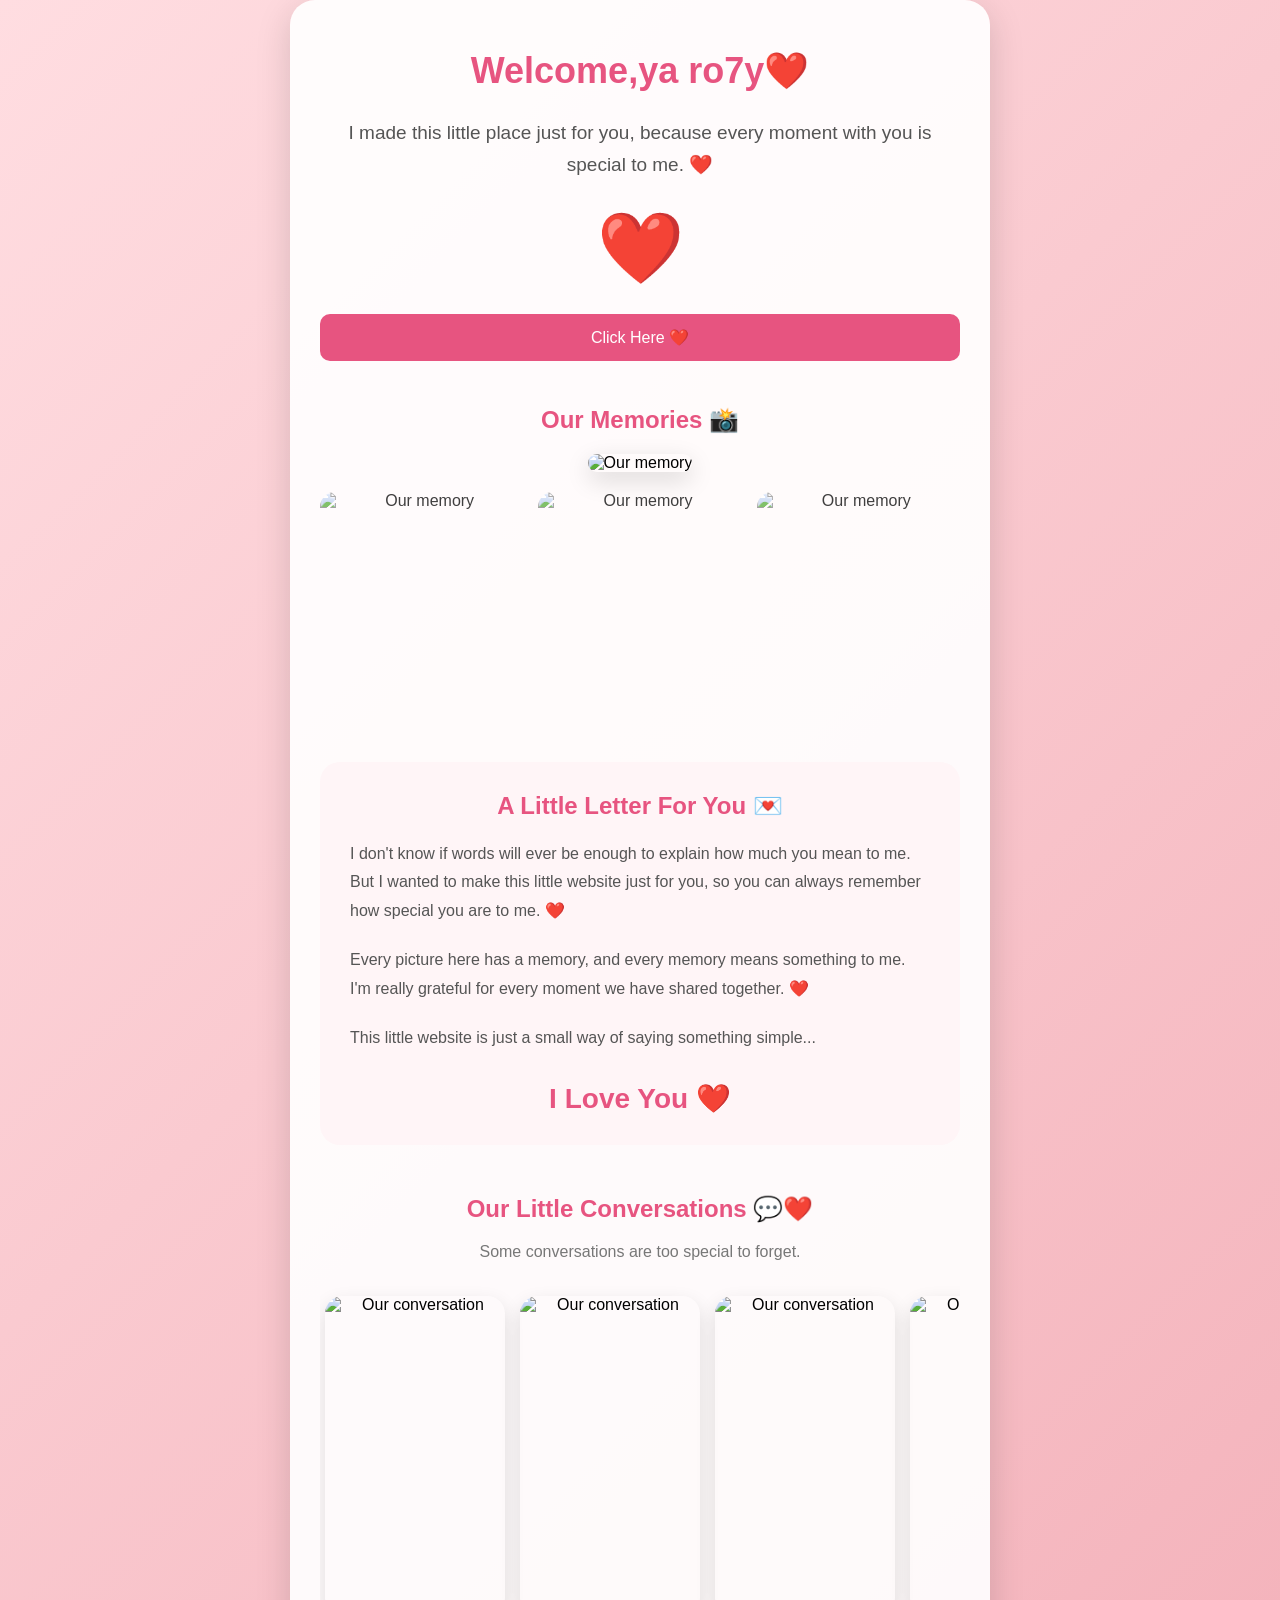
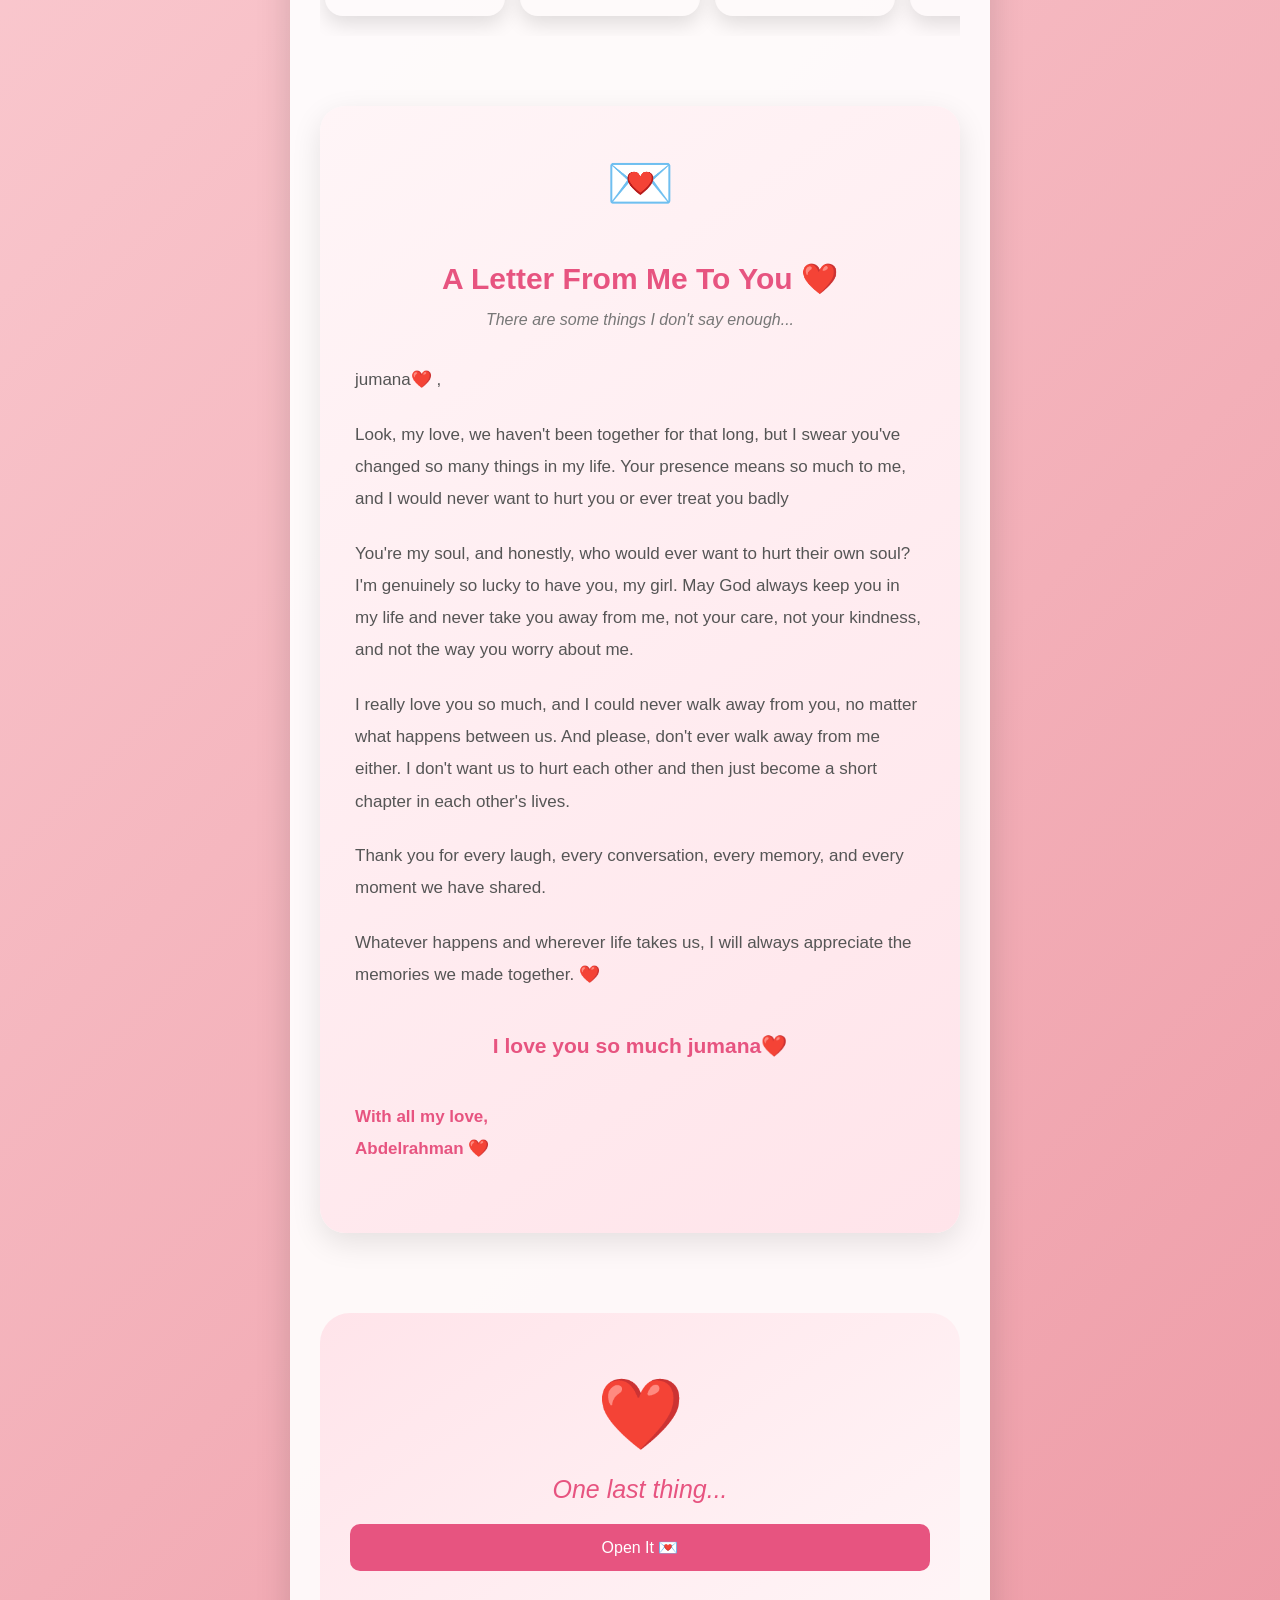
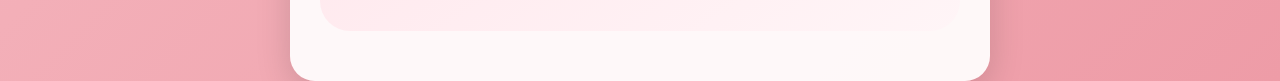
==== home.html @ e8f67031 "Add files via upload" ====
<!DOCTYPE html>
<html lang="en">

<head>
    <meta charset="UTF-8">
    <meta name="viewport" content="width=device-width, initial-scale=1.0">

    <title>For You ❤️</title>

    <link rel="stylesheet" href="style.css">
</head>

<body>

    <div class="home-container">

        <h1>Welcome,ya ro7y❤️</h1>

        <p class="love-text">
            I made this little place just for you,
            because every moment with you is special to me. ❤️
        </p>

        <div class="heart">
            ❤️
        </div>

        <button onclick="showMessage()">
            Click Here ❤️
        </button>

        <p id="love-message"></p>

<h2>Our Memories 📸</h2>

<div class="main-photo">
    <img id="mainImage" src="images/photo1.jpg" alt="Our memory">
</div>

<div class="gallery">

    <img src="images/photo1.jpg" alt="Our memory" onclick="changeImage(this)">

    <img src="images/photo2.jpg" alt="Our memory" onclick="changeImage(this)">

    <img src="images/photo3.jpg" alt="Our memory" onclick="changeImage(this)">

</div> 

<div class="letter">

    <h2>A Little Letter For You 💌</h2>

    <p>
        I don't know if words will ever be enough
        to explain how much you mean to me.
        But I wanted to make this little website
        just for you, so you can always remember
        how special you are to me. ❤️
    </p>

    <p>
        Every picture here has a memory,
        and every memory means something to me.
        I'm really grateful for every moment
        we have shared together. ❤️
    </p>

    <p>
        This little website is just a small way
        of saying something simple...
    </p>

    <h3>I Love You ❤️</h3>

</div>
<section class="chat-memories">

    <h2>Our Little Conversations 💬❤️</h2>

    <p class="section-text">
        Some conversations are too special to forget.
    </p>

    <div class="chat-gallery">

        <img src="images/chat1.jpg"
             alt="Our conversation"
             onclick="openChat(this)">

        <img src="images/chat2.jpg"
             alt="Our conversation"
             onclick="openChat(this)">

        <img src="images/chat3.jpg"
             alt="Our conversation"
             onclick="openChat(this)">

        <img src="images/chat4.jpg"
             alt="Our conversation"
             onclick="openChat(this)">

        <img src="images/chat5.jpg"
             alt="Our conversation"
             onclick="openChat(this)">

    </div>

</section>

<div id="chatModal" class="chat-modal">

    <span class="close-button" onclick="closeChat()">
        &times;
    </span>

    <button class="prev-button" onclick="previousChat()">
        &#10094;
    </button>

    <img id="chatModalImage" class="modal-image">

    <button class="next-button" onclick="nextChat()">
        &#10095;
    </button>

</div> 
<section class="love-letter">

    <div class="letter-icon">
        💌
    </div>

    <h2>A Letter From Me To You ❤️</h2>

    <p class="letter-intro">
        There are some things I don't say enough...
    </p>

    <div class="letter-content">

        <p>
           jumana❤️ ,
        </p>

        <p>
        Look, my love, we haven't been together for that long,
        but I swear you've changed so many things in my life.
        Your presence means so much to me, and I would never
        want to hurt you or ever treat you badly
        </p>

        <p>
        You're my soul, and honestly, who would ever want to
        hurt their own soul? I'm genuinely so lucky to have you,
        my girl. May God always keep you in my life and never
        take you away from me, not your care, not your kindness,
        and not the way you worry about me.
        </p>

        <p>
        I really love you so much, and I could never walk away
        from you, no matter what happens between us.
        And please, don't ever walk away from me either.
        I don't want us to hurt each other and then just become
        a short chapter in each other's lives.    
        </p>

        <p>
            Thank you for every laugh, every conversation,
            every memory, and every moment we have shared.
        </p>

        <p>
            Whatever happens and wherever life takes us,
            I will always appreciate the memories we made
            together. ❤️
        </p>

        <p class="final-message">
            I love you so much jumana❤️ 
        </p>

        <p class="signature">
            With all my love,<br>
            Abdelrahman ❤️
        </p>

    </div>

</section>        
<section class="final-surprise">

    <div class="final-heart">
        ❤️
    </div>

    <p class="last-thing">
        One last thing...
    </p>

    <button onclick="showFinalSurprise()">
        Open It 💌
    </button>

    <div id="final-content">

        <img src="images/final.jpg" alt="Our favorite memory">

        <h2>Jamana ❤️</h2>

        <p>
            This isn't just a website.
            It's a little place where I kept some
            of my favorite memories with you.
        </p>

        <p>
            Thank you for being part of my life. ❤️
        </p>

        <h3>
            I Love You ❤️
        </h3>

        <button onclick="location.href='index.html'">
            Replay Our Memories 🔄
        </button>

    </div>

</section>

    </div>

    <script src="script.js"></script>

</body>

</html>
---- style.css ----
* {
    margin: 0;
    padding: 0;
    box-sizing: border-box;
}

body {
    font-family: Arial, sans-serif;
    min-height: 100vh;
    display: flex;
    justify-content: center;
    align-items: center;
    background: linear-gradient(135deg, #ffdde1, #ee9ca7);
}

.login-container {
    width: 90%;
    max-width: 400px;
    padding: 40px 30px;
    text-align: center;
    background-color: rgba(255, 255, 255, 0.9);
    border-radius: 20px;
    box-shadow: 0 10px 30px rgba(0, 0, 0, 0.15);
}

.login-container h1 {
    color: #e75480;
    margin-bottom: 15px;
}

.login-container p {
    color: #555;
    margin-bottom: 25px;
}

#password {
    width: 100%;
    padding: 14px;
    border: 2px solid #f3b6c2;
    border-radius: 10px;
    outline: none;
    font-size: 16px;
    margin-bottom: 15px;
}

#password:focus {
    border-color: #e75480;
}

button {
    width: 100%;
    padding: 14px;
    border: none;
    border-radius: 10px;
    background-color: #e75480;
    color: white;
    font-size: 16px;
    cursor: pointer;
    transition: 0.3s;
}

button:hover {
    background-color: #d63d6c;
    transform: scale(1.03);
}

#message {
    margin-top: 15px;
    color: #e75480;
    font-weight: bold;
} 
.home-container {
    width: 90%;
    max-width: 700px;
    padding: 50px 30px;
    text-align: center;
    background-color: rgba(255, 255, 255, 0.92);
    border-radius: 25px;
    box-shadow: 0 10px 35px rgba(0, 0, 0, 0.15);
}

.home-container h1 {
    color: #e75480;
    font-size: 36px;
    margin-bottom: 25px;
}

.love-text {
    color: #555;
    font-size: 19px;
    line-height: 1.7;
}

.heart {
    font-size: 70px;
    margin: 25px 0;
    animation: heartbeat 1.2s infinite;
}

@keyframes heartbeat {
    0% {
        transform: scale(1);
    }

    50% {
        transform: scale(1.15);
    }

    100% {
        transform: scale(1);
    }
}

#love-message {
    margin-top: 25px;
    color: #e75480;
    font-size: 20px;
    font-weight: bold;
    line-height: 1.6;
} 
.home-container h2 {
    margin-top: 45px;
    margin-bottom: 20px;
    color: #e75480;
}

.gallery {
    display: grid;
    grid-template-columns: repeat(3, 1fr);
    gap: 15px;
}

.gallery img {
    width: 100%;
    height: 220px;
    object-fit: cover;
    border-radius: 15px;
    transition: 0.3s;
}

.gallery img:hover {
    transform: scale(1.05);
} 
@media (max-width: 600px) {

    .gallery {
        grid-template-columns: 1fr;
    }

    .gallery img {
        height: 300px;
    }

    .home-container h1 {
        font-size: 28px;
    }
} 
.main-photo {
    width: 100%;
    margin-bottom: 20px;
}

.main-photo img {
    width: 100%;
    max-height: 500px;
    object-fit: cover;
    border-radius: 20px;
    box-shadow: 0 8px 25px rgba(0, 0, 0, 0.15);
}

.gallery img {
    cursor: pointer;
    opacity: 0.75;
}

.gallery img:hover {
    opacity: 1;
    transform: scale(1.05);
} 
.letter {
    margin-top: 50px;
    padding: 30px;
    background-color: #fff5f7;
    border-radius: 20px;
    text-align: left;
}

.letter h2 {
    text-align: center;
    margin-top: 0;
}

.letter p {
    color: #555;
    line-height: 1.8;
    margin-bottom: 20px;
}

.letter h3 {
    text-align: center;
    color: #e75480;
    font-size: 28px;
    margin-top: 30px;
} 
.chat-memories {
    margin-top: 50px;
}

.section-text {
    text-align: center;
    color: #777;
    margin-bottom: 25px;
}

.chat-gallery {
    display: flex;
    gap: 15px;
    overflow-x: auto;
    padding: 10px 5px 20px;
    scroll-behavior: smooth;
}

.chat-gallery::-webkit-scrollbar {
    height: 7px;
}

.chat-gallery img {
    width: 180px;
    height: 320px;
    object-fit: cover;
    flex-shrink: 0;
    border-radius: 18px;
    cursor: pointer;
    box-shadow: 0 8px 20px rgba(0, 0, 0, 0.12);
    transition: 0.3s;
}

.chat-gallery img:hover {
    transform: scale(1.03);
} 

.chat-card {
    background-color: white;
    padding: 10px;
    border-radius: 18px;
    box-shadow: 0 8px 25px rgba(0, 0, 0, 0.12);
    transition: 0.3s;
}

.chat-card img {
    width: 100%;
    display: block;
    border-radius: 12px;
}

.chat-card:hover {
    transform: translateY(-5px);
} 
@media (max-width: 600px) {

    .chat-gallery {
        grid-template-columns: 1fr;
    }

}
.chat-modal {
    display: none;
    position: fixed;
    z-index: 1000;
    left: 0;
    top: 0;
    width: 100%;
    height: 100%;
    background-color: rgba(0, 0, 0, 0.85);
    justify-content: center;
    align-items: center;
    padding: 20px;
}

.modal-image {
    max-width: 90%;
    max-height: 90%;
    object-fit: contain;
    border-radius: 15px;
}

.close-button {
    position: absolute;
    top: 20px;
    right: 30px;
    color: white;
    font-size: 45px;
    cursor: pointer;
} 
.prev-button,
.next-button {
    position: absolute;
    top: 50%;
    transform: translateY(-50%);
    background-color: rgba(255, 255, 255, 0.2);
    color: white;
    border: none;
    width: 50px;
    height: 50px;
    border-radius: 50%;
    font-size: 25px;
    cursor: pointer;
}

.prev-button {
    left: 30px;
}

.next-button {
    right: 30px;
}

.prev-button:hover,
.next-button:hover {
    background-color: rgba(255, 255, 255, 0.4);
} 
.love-letter {
    margin-top: 70px;
    padding: 45px 35px;
    background: linear-gradient(145deg, #fff5f7, #ffe4ea);
    border-radius: 25px;
    box-shadow: 0 10px 30px rgba(0, 0, 0, 0.1);
    text-align: center;
}

.letter-icon {
    font-size: 55px;
    margin-bottom: 15px;
}

.love-letter h2 {
    color: #e75480;
    font-size: 30px;
    margin-bottom: 15px;
}

.letter-intro {
    color: #777;
    font-style: italic;
    margin-bottom: 35px;
}

.letter-content { 
    direction: ltr;
    text-align: left;
}

.letter-content p {
    color: #555;
    font-size: 17px;
    line-height: 1.9;
    margin-bottom: 22px;
}

.final-message {
    text-align: center;
    color: #e75480 !important;
    font-size: 21px !important;
    font-weight: bold;
    margin-top: 35px;
}

.signature {
    text-align: centar;
    color: #e75480 !important;
    font-weight: bold;
    margin-top: 35px;
} 
@media (max-width: 600px) {

    .love-letter {
        padding: 35px 22px;
    }

    .love-letter h2 {
        font-size: 25px;
    }

    .letter-content p {
        font-size: 16px;
    }

} 
.final-surprise {
    margin-top: 80px;
    padding: 60px 30px;
    text-align: center;
    background: linear-gradient(145deg, #ffe4ea, #fff5f7);
    border-radius: 30px;
}

.final-heart {
    font-size: 70px;
    animation: heartbeat 1.2s infinite;
}

.last-thing {
    font-size: 25px;
    color: #e75480;
    margin: 20px 0;
    font-style: italic;
}

#final-content {
    display: none;
    margin-top: 40px;
    animation: finalAppear 1.2s ease;
}

#final-content img {
    width: 100%;
    max-width: 450px;
    max-height: 550px;
    object-fit: cover;
    border-radius: 25px;
    box-shadow: 0 10px 30px rgba(0, 0, 0, 0.15);
}

#final-content h2 {
    color: #e75480;
    font-size: 35px;
    margin: 25px 0 15px;
}

#final-content p {
    color: #555;
    font-size: 18px;
    line-height: 1.8;
    margin: 15px auto;
    max-width: 500px;
}

#final-content h3 {
    color: #e75480;
    font-size: 28px;
    margin: 30px 0;
}

@keyframes finalAppear {

    from {
        opacity: 0;
        transform: translateY(30px) scale(0.95);
    }

    to {
        opacity: 1;
        transform: translateY(0) scale(1);
    }

}
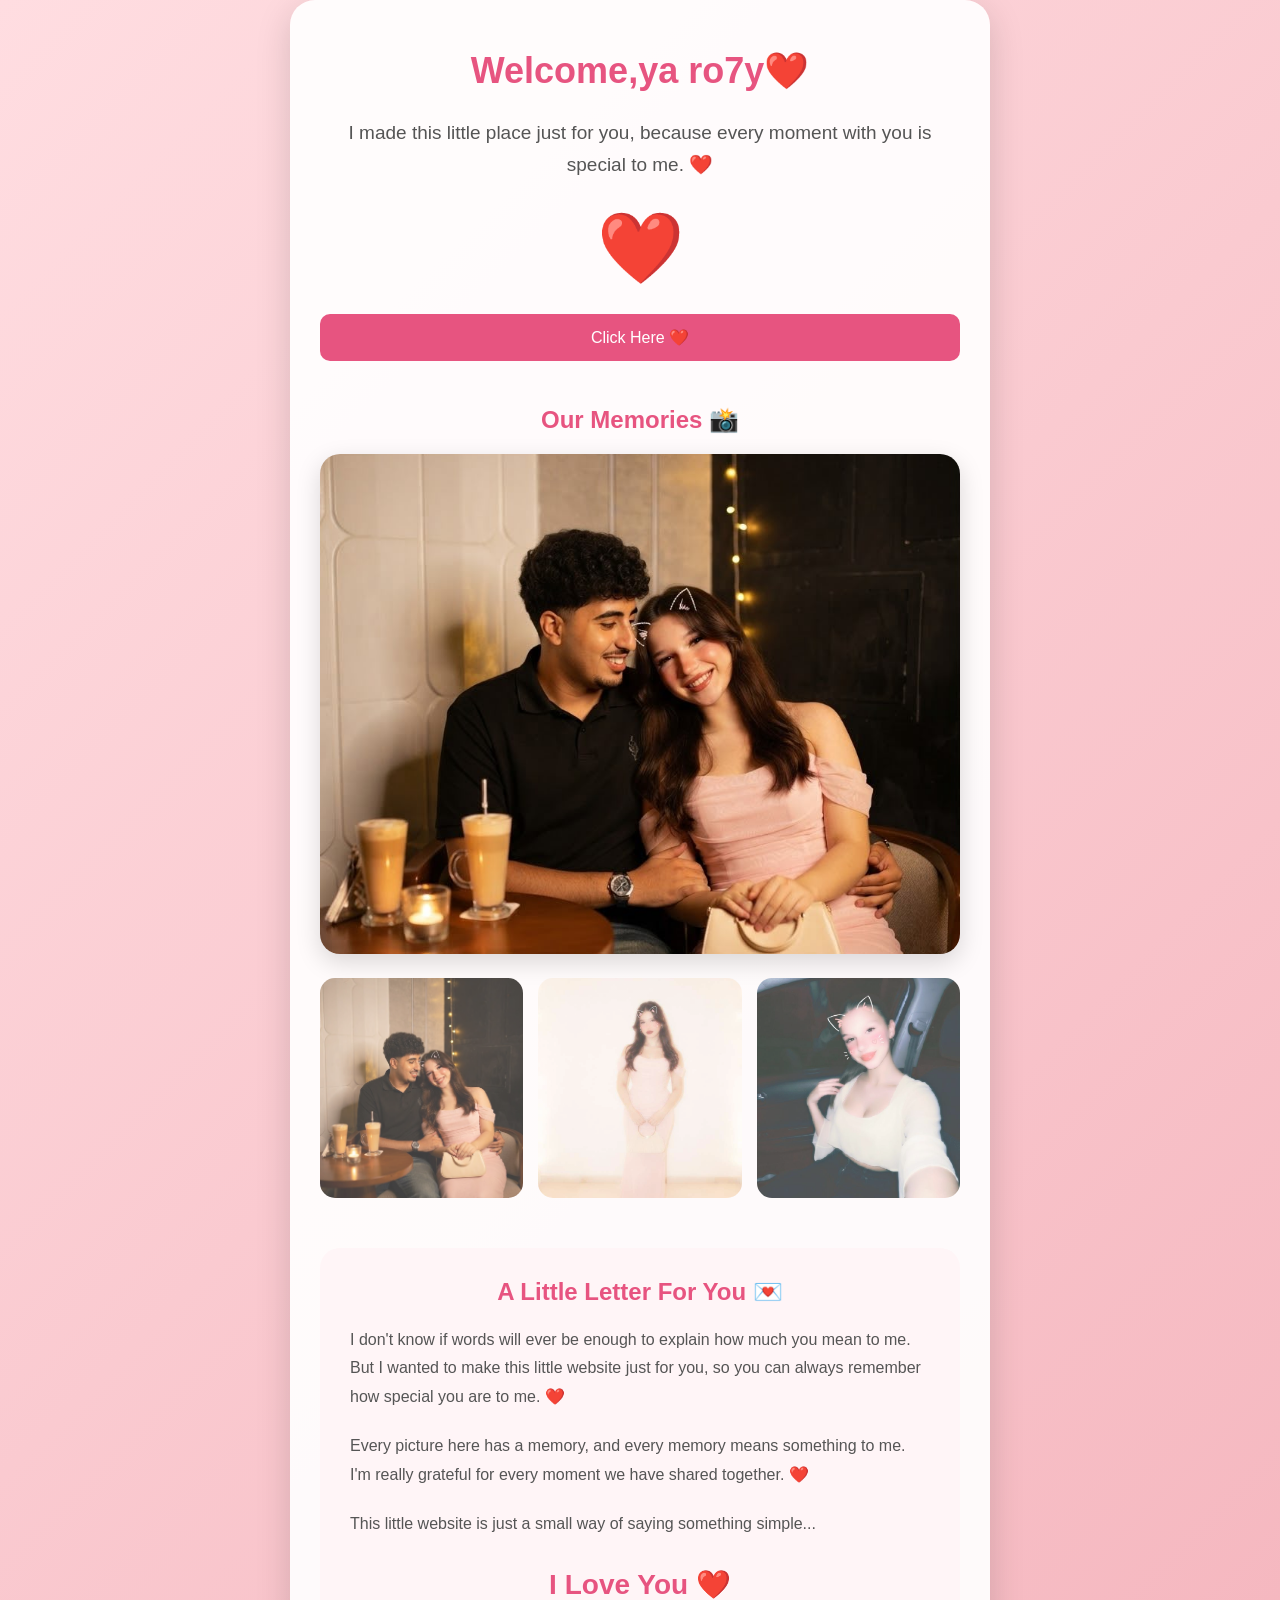
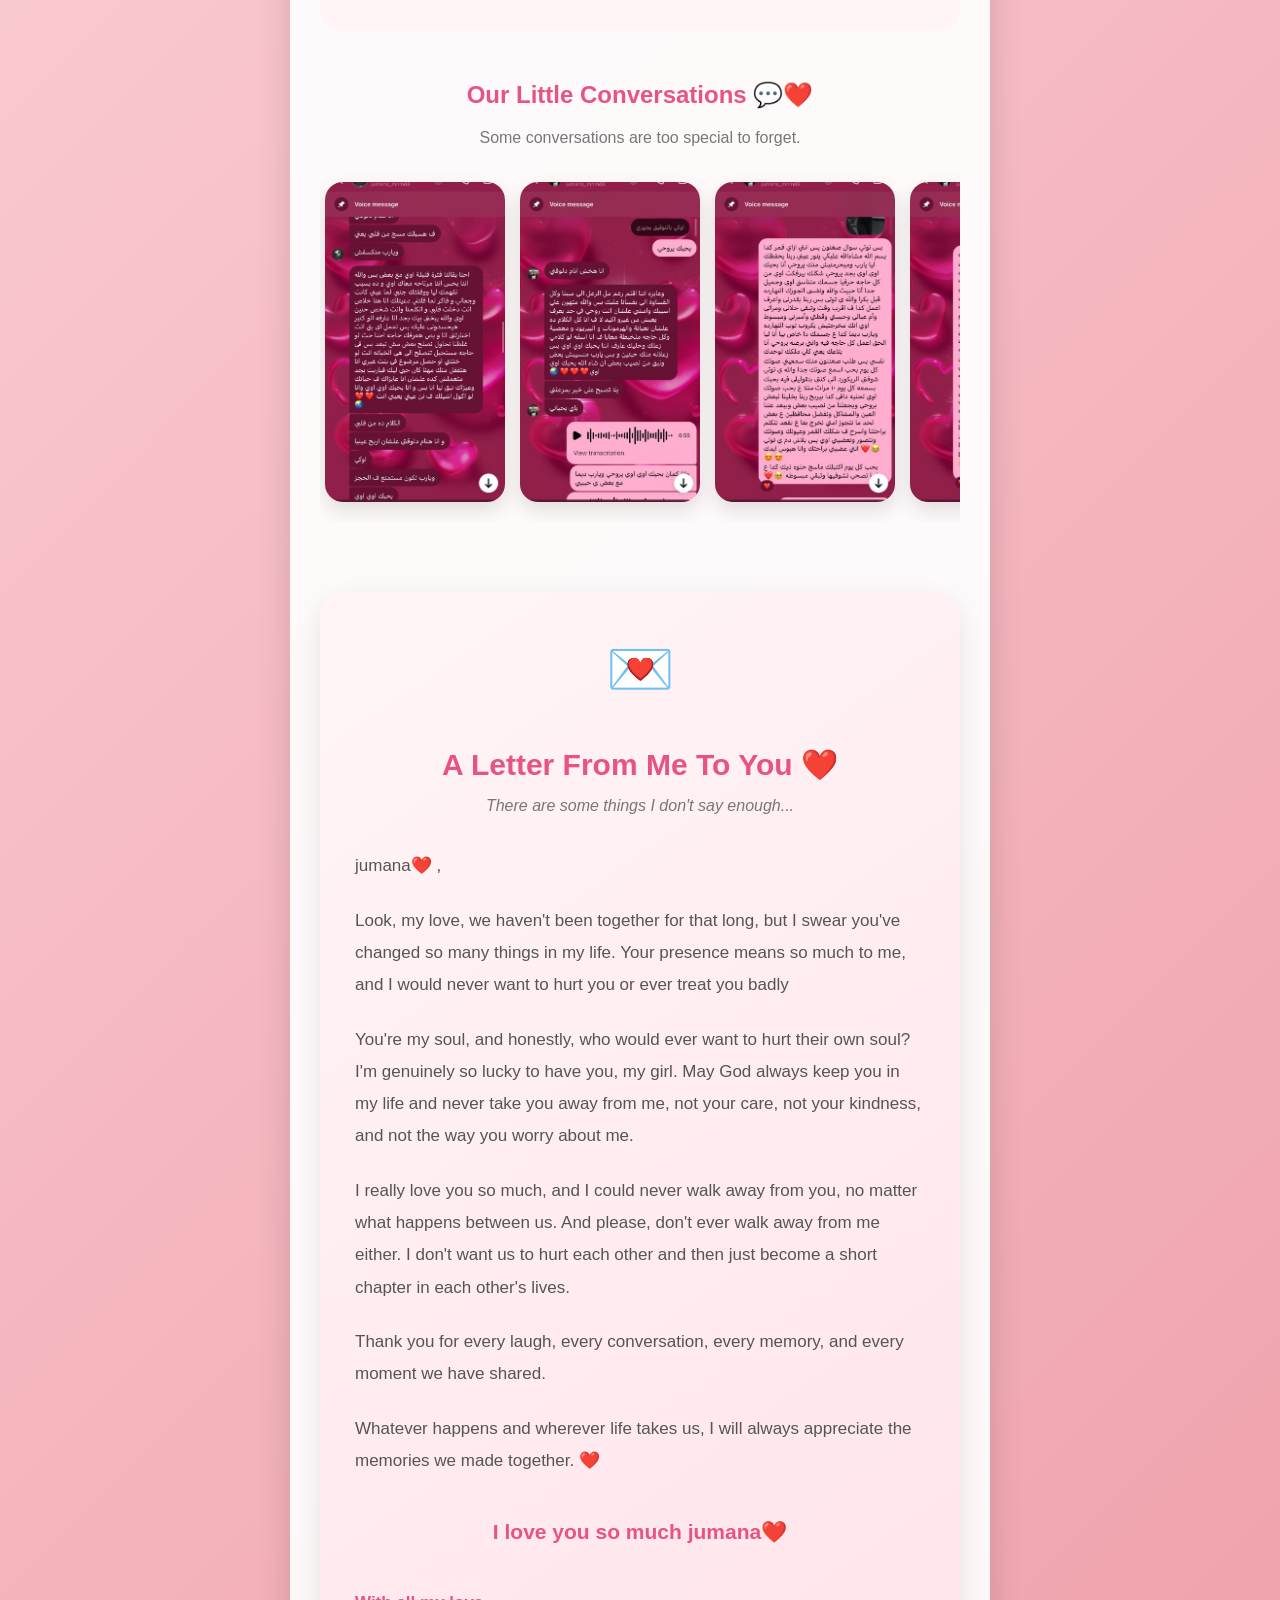
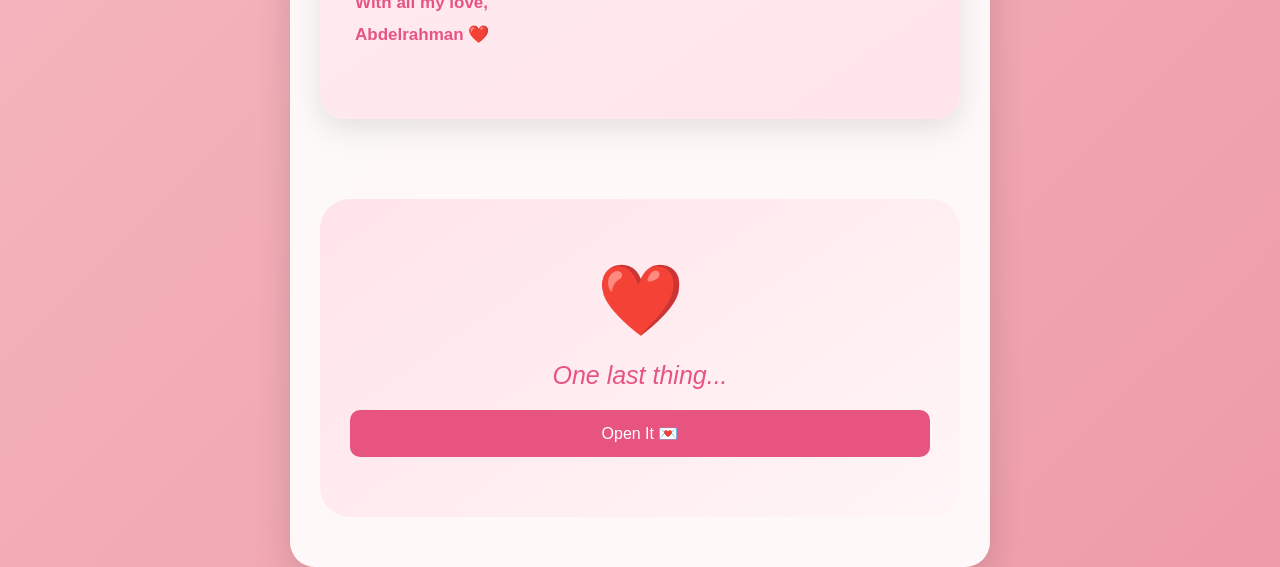
==== commit 758bf514: "Update home.html" ====
--- a/home.html
+++ b/home.html
@@ -34,16 +34,16 @@
 <h2>Our Memories 📸</h2>
 
 <div class="main-photo">
-    <img id="mainImage" src="images/photo1.jpg" alt="Our memory">
+    <img id="mainImage" src="photo1.jpg" alt="Our memory">
 </div>
 
 <div class="gallery">
 
-    <img src="images/photo1.jpg" alt="Our memory" onclick="changeImage(this)">
-
-    <img src="images/photo2.jpg" alt="Our memory" onclick="changeImage(this)">
-
-    <img src="images/photo3.jpg" alt="Our memory" onclick="changeImage(this)">
+    <img src="photo1.jpg" alt="Our memory" onclick="changeImage(this)">
+
+    <img src="photo2.jpg" alt="Our memory" onclick="changeImage(this)">
+
+    <img src="photo3.jpg" alt="Our memory" onclick="changeImage(this)">
 
 </div> 
 
@@ -84,23 +84,23 @@
 
     <div class="chat-gallery">
 
-        <img src="images/chat1.jpg"
-             alt="Our conversation"
-             onclick="openChat(this)">
-
-        <img src="images/chat2.jpg"
-             alt="Our conversation"
-             onclick="openChat(this)">
-
-        <img src="images/chat3.jpg"
-             alt="Our conversation"
-             onclick="openChat(this)">
-
-        <img src="images/chat4.jpg"
-             alt="Our conversation"
-             onclick="openChat(this)">
-
-        <img src="images/chat5.jpg"
+        <img src="chat1.jpg"
+             alt="Our conversation"
+             onclick="openChat(this)">
+
+        <img src="chat2.jpg"
+             alt="Our conversation"
+             onclick="openChat(this)">
+
+        <img src="chat3.jpg"
+             alt="Our conversation"
+             onclick="openChat(this)">
+
+        <img src="chat4.jpg"
+             alt="Our conversation"
+             onclick="openChat(this)">
+
+        <img src="chat5.jpg"
              alt="Our conversation"
              onclick="openChat(this)">
 
@@ -205,7 +205,7 @@
 
     <div id="final-content">
 
-        <img src="images/final.jpg" alt="Our favorite memory">
+        <img src="final.jpg" alt="Our favorite memory">
 
         <h2>Jamana ❤️</h2>
 
@@ -237,4 +237,4 @@
 
 </body>
 
-</html>+</html>
